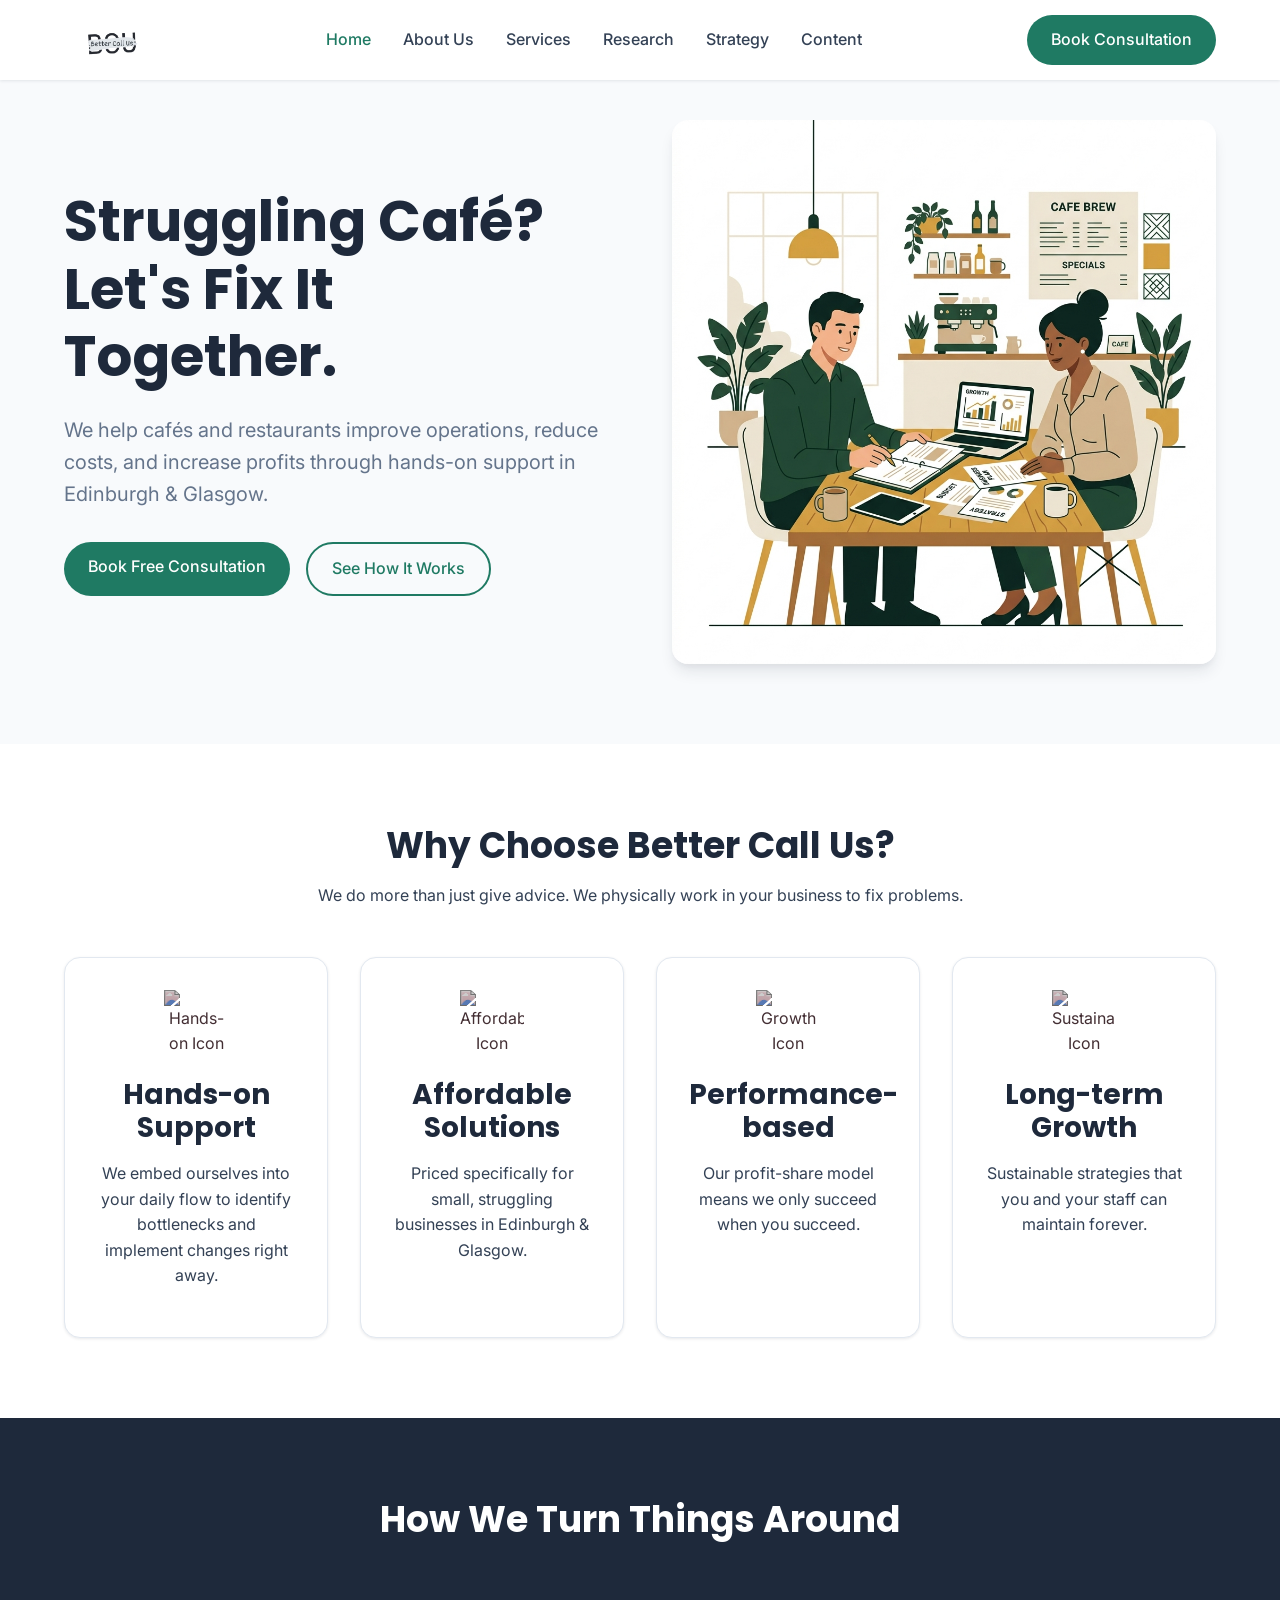
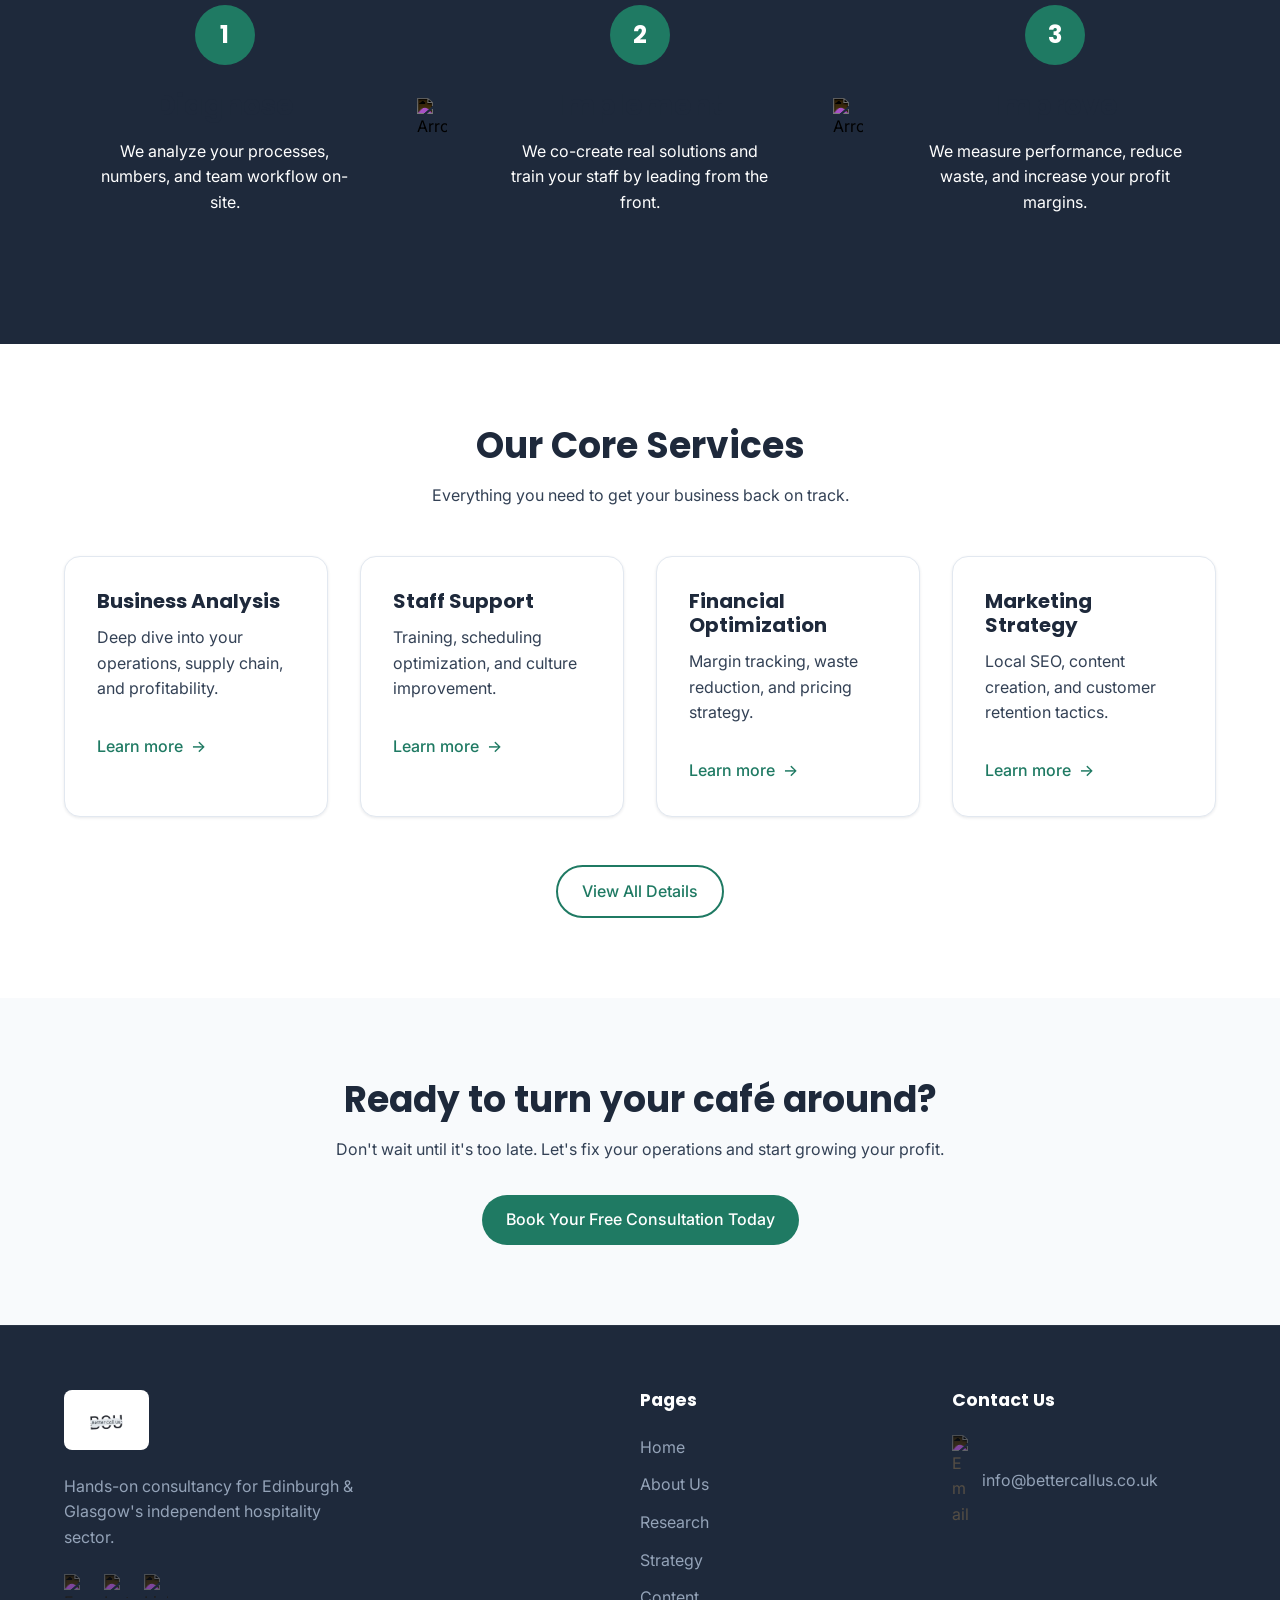
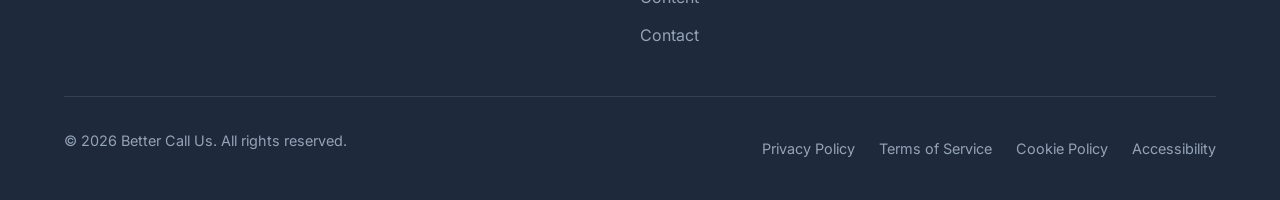
==== index.html @ 7caa3574 "Initial commit better call usss" ====
<!DOCTYPE html>
<html lang="en">
<head>
    <meta charset="UTF-8">
    <meta name="viewport" content="width=device-width, initial-scale=1.0">
    <meta name="description" content="Better Call Us helps struggling cafés and restaurants improve operations, limit costs, and increase profit through hands-on support.">
    <title>Better Call Us | Consultancy for Cafés & Restaurants</title>
    <link rel="stylesheet" href="css/global.css">
    <link rel="stylesheet" href="css/navbar.css">
    <link rel="stylesheet" href="css/home.css">
</head>
<body>
    
    <!-- Navigation -->
    <nav class="navbar">
        <div class="container">
            <a href="index.html" class="nav-brand">
                <img src="assets/images/logo2.png" alt="Better Call Us Logo" />
            </a>
            <div class="nav-links">
                <a href="index.html" class="active">Home</a>
                <a href="about.html">About Us</a>
                <a href="services.html">Services</a>
                <a href="research.html">Research</a>
                <a href="strategy.html">Strategy</a>
                <a href="content.html">Content</a>
            </div>
            <div class="burger-menu">
                <span></span><span></span><span></span>
            </div>
            <a href="booking.html" class="btn btn-primary nav-cta">Book Consultation</a>
        </div>
    </nav>

    <!-- Hero Section -->
    <header class="hero section section-bg-light">
        <div class="container hero-content">
            <div class="hero-text fade-in">
                <h1>Struggling Café? Let's Fix It Together.</h1>
                <p>We help cafés and restaurants improve operations, reduce costs, and increase profits through hands-on support in Edinburgh & Glasgow.</p>
                <div class="hero-btns">
                    <a href="booking.html" class="btn btn-primary">Book Free Consultation</a>
                    <a href="#how-it-works" class="btn btn-outline">See How It Works</a>
                </div>
            </div>
            <div class="hero-image fade-in">
                <img src="assets/images/hero.png" alt="Consultant helping a cafe owner" />
            </div>
        </div>
    </header>

    <!-- Key Benefits -->
    <section class="benefits section">
        <div class="container">
            <div class="section-header text-center fade-in">
                <h2>Why Choose Better Call Us?</h2>
                <p>We do more than just give advice. We physically work in your business to fix problems.</p>
            </div>
            <div class="benefits-grid">
                <div class="card benefit-card fade-in">
                    <img src="https://cdn-icons-png.flaticon.com/512/1004/1004017.png" alt="Hands-on Icon" class="icon" />
                    <h3>Hands-on Support</h3>
                    <p>We embed ourselves into your daily flow to identify bottlenecks and implement changes right away.</p>
                </div>
                <div class="card benefit-card fade-in">
                    <img src="https://cdn-icons-png.flaticon.com/512/572/572111.png" alt="Affordable Icon" class="icon" />
                    <h3>Affordable Solutions</h3>
                    <p>Priced specifically for small, struggling businesses in Edinburgh & Glasgow.</p>
                </div>
                <div class="card benefit-card fade-in">
                    <img src="https://cdn-icons-png.flaticon.com/512/2855/2855423.png" alt="Growth Icon" class="icon" />
                    <h3>Performance-based</h3>
                    <p>Our profit-share model means we only succeed when you succeed.</p>
                </div>
                <div class="card benefit-card fade-in">
                    <img src="https://cdn-icons-png.flaticon.com/512/2921/2921222.png" alt="Sustainable Icon" class="icon" />
                    <h3>Long-term Growth</h3>
                    <p>Sustainable strategies that you and your staff can maintain forever.</p>
                </div>
            </div>
        </div>
    </section>

    <!-- How It Works -->
    <section id="how-it-works" class="how-it-works section section-bg-dark">
        <div class="container text-center">
            <h2 class="fade-in mb-8">How We Turn Things Around</h2>
            <div class="steps-container">
                <div class="step fade-in">
                    <div class="step-number">1</div>
                    <h3>Diagnose</h3>
                    <p>We analyze your processes, numbers, and team workflow on-site.</p>
                </div>
                <div class="step-arrow fade-in">
                    <img src="https://cdn-icons-png.flaticon.com/512/109/109617.png" alt="Arrow" style="filter: invert(1); width: 30px;" />
                </div>
                <div class="step fade-in">
                    <div class="step-number">2</div>
                    <h3>Implement</h3>
                    <p>We co-create real solutions and train your staff by leading from the front.</p>
                </div>
                <div class="step-arrow fade-in">
                    <img src="https://cdn-icons-png.flaticon.com/512/109/109617.png" alt="Arrow" style="filter: invert(1); width: 30px;" />
                </div>
                <div class="step fade-in">
                    <div class="step-number">3</div>
                    <h3>Improve</h3>
                    <p>We measure performance, reduce waste, and increase your profit margins.</p>
                </div>
            </div>
        </div>
    </section>

    <!-- Services Preview -->
    <section class="services-preview section">
        <div class="container">
            <div class="section-header text-center fade-in">
                <h2>Our Core Services</h2>
                <p>Everything you need to get your business back on track.</p>
            </div>
            <div class="services-grid">
                <div class="card service-card fade-in">
                    <h4>Business Analysis</h4>
                    <p>Deep dive into your operations, supply chain, and profitability.</p>
                    <a href="services.html" class="service-link">Learn more <span>→</span></a>
                </div>
                <div class="card service-card fade-in">
                    <h4>Staff Support</h4>
                    <p>Training, scheduling optimization, and culture improvement.</p>
                    <a href="services.html" class="service-link">Learn more <span>→</span></a>
                </div>
                <div class="card service-card fade-in">
                    <h4>Financial Optimization</h4>
                    <p>Margin tracking, waste reduction, and pricing strategy.</p>
                    <a href="services.html" class="service-link">Learn more <span>→</span></a>
                </div>
                <div class="card service-card fade-in">
                    <h4>Marketing Strategy</h4>
                    <p>Local SEO, content creation, and customer retention tactics.</p>
                    <a href="services.html" class="service-link">Learn more <span>→</span></a>
                </div>
            </div>
            <div class="text-center" style="margin-top: 3rem;">
                <a href="services.html" class="btn btn-outline">View All Details</a>
            </div>
        </div>
    </section>

    <!-- Content Teaser -->
    <section class="content-teaser section section-bg-light">
        <div class="container text-center">
            <div class="fade-in mb-8">
                <h2>Ready to turn your café around?</h2>
                <p>Don't wait until it's too late. Let's fix your operations and start growing your profit.</p>
            </div>
            <a href="booking.html" class="btn btn-primary btn-lg fade-in">Book Your Free Consultation Today</a>
        </div>
    </section>

    <!-- Footer -->
    <footer class="site-footer">
        <div class="container">
            <div class="footer-top">
                <div class="footer-brand">
                    <img src="assets/images/logo2.png" alt="Better Call Us Logo" class="footer-logo">
                    <p>Hands-on consultancy for Edinburgh & Glasgow's independent hospitality sector.</p>
                    <div class="footer-socials">
                        <a href="#"><img src="https://cdn-icons-png.flaticon.com/512/1384/1384005.png" alt="Facebook"></a>
                        <a href="#"><img src="https://cdn-icons-png.flaticon.com/512/1384/1384063.png" alt="Instagram"></a>
                        <a href="#"><img src="https://cdn-icons-png.flaticon.com/512/1384/1384014.png" alt="LinkedIn"></a>
                    </div>
                </div>
                <div class="footer-links">
                    <h4>Pages</h4>
                    <ul>
                        <li><a href="index.html">Home</a></li>
                        <li><a href="about.html">About Us</a></li>
                        <li><a href="research.html">Research</a></li>
                        <li><a href="strategy.html">Strategy</a></li>
                        <li><a href="content.html">Content</a></li>
                        <li><a href="contact.html">Contact</a></li>
                    </ul>
                </div>
                <div class="footer-contact">
                    <h4>Contact Us</h4>
                    <p><img src="https://cdn-icons-png.flaticon.com/512/542/542689.png" alt="Email" class="footer-icon"> info@bettercallus.co.uk</p>
                </div>
            </div>
            <div class="footer-bottom">
                <p>&copy; 2026 Better Call Us. All rights reserved.</p>
                <div class="legal-links">
                    <a href="#">Privacy Policy</a>
                    <a href="#">Terms of Service</a>
                    <a href="#">Cookie Policy</a>
                    <a href="#">Accessibility</a>
                </div>
            </div>
        </div>
    </footer>

    <script src="js/main.js"></script>
</body>
</html>
---- css/global.css ----
@import url('https://fonts.googleapis.com/css2?family=Inter:wght@300;400;500;600&family=Poppins:wght@500;600;700&display=swap');

:root {
  /* Design System Tokens */
  --color-primary: #1F7A63;
  --color-primary-dark: #155846;
  --color-secondary: #1E293B;
  --color-accent: #F5F5DC;
  --color-background: #FFFFFF;
  --color-surface: #F8FAFC;
  --color-text: #334155;
  --color-text-light: #64748B;
  --color-border: #E2E8F0;

  --font-heading: 'Poppins', sans-serif;
  --font-body: 'Inter', sans-serif;

  --radius-sm: 8px;
  --radius-md: 12px;
  --radius-lg: 16px;
  --radius-pill: 9999px;

  --shadow-sm: 0 1px 3px rgba(30, 41, 59, 0.1);
  --shadow-md: 0 4px 6px -1px rgba(30, 41, 59, 0.1), 0 2px 4px -1px rgba(30, 41, 59, 0.06);
  --shadow-lg: 0 10px 15px -3px rgba(30, 41, 59, 0.1), 0 4px 6px -2px rgba(30, 41, 59, 0.05);
  
  --transition: all 0.3s ease;
}

/* CSS Reset */
*, *::before, *::after {
  box-sizing: border-box;
  margin: 0;
  padding: 0;
}

html {
  scroll-behavior: smooth;
  font-size: 16px;
}

body {
  font-family: var(--font-body);
  color: var(--color-text);
  background-color: var(--color-background);
  line-height: 1.6;
  overflow-x: hidden;
}

/* Typography */
h1, h2, h3, h4, h5, h6 {
  font-family: var(--font-heading);
  color: var(--color-secondary);
  line-height: 1.2;
  margin-bottom: 1rem;
}

h1 { font-size: 3rem; }
h2 { font-size: 2.25rem; }
h3 { font-size: 1.75rem; }

p { margin-bottom: 1rem; }

a {
  text-decoration: none;
  color: inherit;
  transition: var(--transition);
}

ul { list-style: none; }

img {
  max-width: 100%;
  height: auto;
  display: block;
}

/* Utilities */
.container {
  max-width: 1200px;
  margin: 0 auto;
  padding: 0 1.5rem;
}

.section {
  padding: 5rem 0;
}

.section-bg-light {
  background-color: var(--color-surface);
}

.section-bg-dark {
  background-color: var(--color-secondary);
  color: white;
}

.section-bg-dark h2 {
  color: white;
}

.text-center { text-align: center; }
.mb-2 { margin-bottom: 0.5rem; }
.mb-4 { margin-bottom: 1rem; }
.mb-8 { margin-bottom: 2rem; }

/* Buttons */
.btn {
  display: inline-block;
  padding: 0.75rem 1.5rem;
  border-radius: var(--radius-pill);
  font-weight: 500;
  font-family: var(--font-body);
  cursor: pointer;
  border: none;
  transition: var(--transition);
  text-align: center;
}

.btn-primary {
  background-color: var(--color-primary);
  color: white;
}

.btn-primary:hover {
  background-color: var(--color-primary-dark);
  transform: translateY(-2px);
  box-shadow: var(--shadow-md);
}

.btn-outline {
  background-color: transparent;
  color: var(--color-primary);
  border: 2px solid var(--color-primary);
}

.btn-outline:hover {
  background-color: var(--color-primary);
  color: white;
}

/* Cards */
.card {
  background-color: var(--color-background);
  border-radius: var(--radius-lg);
  padding: 2rem;
  box-shadow: var(--shadow-sm);
  transition: var(--transition);
  border: 1px solid var(--color-border);
}

.card:hover {
  box-shadow: var(--shadow-lg);
  transform: translateY(-5px);
}

/* Animations */
.fade-in {
  opacity: 0;
  transform: translateY(20px);
  transition: opacity 0.6s ease-out, transform 0.6s ease-out;
}

.fade-in.visible {
  opacity: 1;
  transform: translateY(0);
}

/* Responsive */
@media (max-width: 768px) {
  h1 { font-size: 2.25rem; }
  h2 { font-size: 1.75rem; }
  .section { padding: 3rem 0; }
}

/* Site Footer */
.site-footer {
  background-color: var(--color-secondary);
  color: var(--color-border);
  padding: 4rem 0 2rem 0;
  border-top: 1px solid rgba(255,255,255,0.05);
  font-family: var(--font-body);
}

.footer-top {
  display: grid;
  grid-template-columns: 2fr 1fr 1fr;
  gap: 3rem;
  margin-bottom: 3rem;
}

.footer-brand .footer-logo {
  height: 60px;
  object-fit: contain;
  margin-bottom: 1.5rem;
  background-color: var(--color-background);
  padding: 10px;
  border-radius: var(--radius-sm);
}

.footer-brand p {
  color: #94A3B8;
  margin-bottom: 1.5rem;
  max-width: 300px;
}

.footer-socials {
  display: flex;
  gap: 1rem;
}

.footer-socials img {
  width: 24px;
  height: 24px;
  filter: invert(1) opacity(0.7);
  transition: var(--transition);
}

.footer-socials a:hover img {
  filter: invert(1) opacity(1);
}

.footer-links h4,
.footer-contact h4 {
  color: var(--color-background);
  margin-bottom: 1.5rem;
  font-size: 1.1rem;
  font-family: var(--font-heading);
}

.footer-links ul {
  display: flex;
  flex-direction: column;
  gap: 0.75rem;
  list-style: none;
  padding: 0;
}

.footer-links a {
  color: #94A3B8;
  transition: var(--transition);
}

.footer-links a:hover {
  color: var(--color-background);
}

.footer-contact p {
  display: flex;
  align-items: center;
  gap: 10px;
  color: #94A3B8;
  word-break: break-all;
}

.footer-icon {
  width: 20px;
  filter: invert(1) opacity(0.7);
}

.footer-bottom {
  display: flex;
  justify-content: space-between;
  align-items: center;
  padding-top: 2rem;
  border-top: 1px solid rgba(255,255,255,0.1);
  color: #94A3B8;
  font-size: 0.9rem;
}

.legal-links {
  display: flex;
  gap: 1.5rem;
  flex-wrap: wrap;
}

.legal-links a {
  color: #94A3B8;
  transition: var(--transition);
}

.legal-links a:hover {
  color: var(--color-background);
}

@media (max-width: 768px) {
  .footer-top {
    grid-template-columns: 1fr;
    text-align: center;
  }
  
  .footer-brand p,
  .footer-socials,
  .footer-contact p {
    justify-content: center;
    margin-left: auto;
    margin-right: auto;
  }
  
  .footer-bottom {
    flex-direction: column;
    gap: 1.25rem;
    text-align: center;
  }
  
  .legal-links {
    justify-content: center;
  }
}
---- css/navbar.css ----
/* Navbar Styles */
.navbar {
  position: fixed;
  top: 0;
  left: 0;
  width: 100%;
  background-color: var(--color-background);
  box-shadow: var(--shadow-sm);
  z-index: 1000;
  transition: var(--transition);
}

.navbar .container {
  display: flex;
  justify-content: space-between;
  align-items: center;
  height: 80px;
}

.nav-brand {
  display: flex;
  align-items: center;
}

.nav-brand img {
  height: 60px;
  width: auto;
  object-fit: contain;
  mix-blend-mode: multiply;
}

.nav-links {
  display: flex;
  gap: 2rem;
  align-items: center;
}

.nav-links a {
  font-weight: 500;
  color: var(--color-text);
  font-family: var(--font-body);
}

.nav-links a:hover,
.nav-links a.active {
  color: var(--color-primary);
}

.burger-menu {
  display: none;
  flex-direction: column;
  gap: 5px;
  cursor: pointer;
}

.burger-menu span {
  width: 25px;
  height: 3px;
  background-color: var(--color-secondary);
  transition: var(--transition);
}

/* Desktop Only CTA */
.nav-cta {
  display: block;
}

/* Mobile Nav */
@media (max-width: 1024px) {
  .nav-links {
    position: fixed;
    top: 80px;
    right: -100%;
    width: 250px;
    height: calc(100vh - 80px);
    background-color: var(--color-background);
    flex-direction: column;
    padding: 2rem;
    box-shadow: -4px 0 15px rgba(0,0,0,0.05);
    transition: 0.3s ease-in-out;
    align-items: flex-start;
  }

  .nav-links.active {
    right: 0;
  }

  .burger-menu {
    display: flex;
  }
  
  .nav-cta {
    display: none;
  }

  .burger-menu.active span:nth-child(1) {
    transform: translateY(8px) rotate(45deg);
  }
  .burger-menu.active span:nth-child(2) {
    opacity: 0;
  }
  .burger-menu.active span:nth-child(3) {
    transform: translateY(-8px) rotate(-45deg);
  }
}
---- css/home.css ----
/* Hero Section */
.hero {
  padding-top: 120px;
  min-height: 80vh;
  display: flex;
  align-items: center;
}

.hero-content {
  display: grid;
  grid-template-columns: 1fr 1fr;
  gap: 4rem;
  align-items: center;
}

.hero-text h1 {
  font-size: 3.5rem;
  margin-bottom: 1.5rem;
  color: var(--color-secondary);
}

.hero-text p {
  font-size: 1.25rem;
  color: var(--color-text-light);
  margin-bottom: 2rem;
}

.hero-btns {
  display: flex;
  gap: 1rem;
}

.hero-image img {
  width: 100%;
  border-radius: var(--radius-lg);
  box-shadow: var(--shadow-lg);
}

/* Benefits Grid */
.benefits-grid {
  display: grid;
  grid-template-columns: repeat(auto-fit, minmax(250px, 1fr));
  gap: 2rem;
  margin-top: 3rem;
}

.benefit-card {
  text-align: center;
}

.benefit-card .icon {
  width: 64px;
  height: 64px;
  margin: 0 auto 1.5rem;
  filter: hue-rotate(120deg) saturate(0.8) brightness(0.8);
}

/* How It Works */
.steps-container {
  display: flex;
  justify-content: center;
  align-items: center;
  gap: 2rem;
  flex-wrap: wrap;
}

.step {
  flex: 1;
  min-width: 250px;
  padding: 2rem;
}

.step-number {
  width: 60px;
  height: 60px;
  background-color: var(--color-primary);
  color: white;
  border-radius: 50%;
  display: flex;
  align-items: center;
  justify-content: center;
  font-size: 1.5rem;
  font-weight: 700;
  margin: 0 auto 1.5rem;
  font-family: var(--font-heading);
}

/* Services Preview */
.services-grid {
  display: grid;
  grid-template-columns: repeat(auto-fit, minmax(250px, 1fr));
  gap: 2rem;
  margin-top: 3rem;
}

.service-card h4 {
  font-size: 1.25rem;
  margin-bottom: 0.75rem;
}

.service-link {
  display: inline-flex;
  align-items: center;
  gap: 0.5rem;
  color: var(--color-primary);
  font-weight: 500;
  margin-top: 1rem;
}

.service-link span {
  transition: transform 0.3s ease;
}

.service-card:hover .service-link span {
  transform: translateX(5px);
}

/* Footer Layout Placeholder for specific pages if needed */
.footer-grid {
  display: grid;
  grid-template-columns: 2fr 1fr 1fr 1fr;
  gap: 3rem;
}


/* Responsive Adjustments */
@media (max-width: 1024px) {
  .hero-text h1 { font-size: 2.5rem; }
  .step-arrow { display: none; }
}

@media (max-width: 768px) {
  .hero-content {
    grid-template-columns: 1fr;
  }
  .hero-text { text-align: center; }
  .hero-btns {
    justify-content: center;
    flex-wrap: wrap;
  }
  .footer-grid {
    grid-template-columns: 1fr 1fr;
  }
}

@media (max-width: 480px) {
  .footer-grid {
    grid-template-columns: 1fr;
  }
}
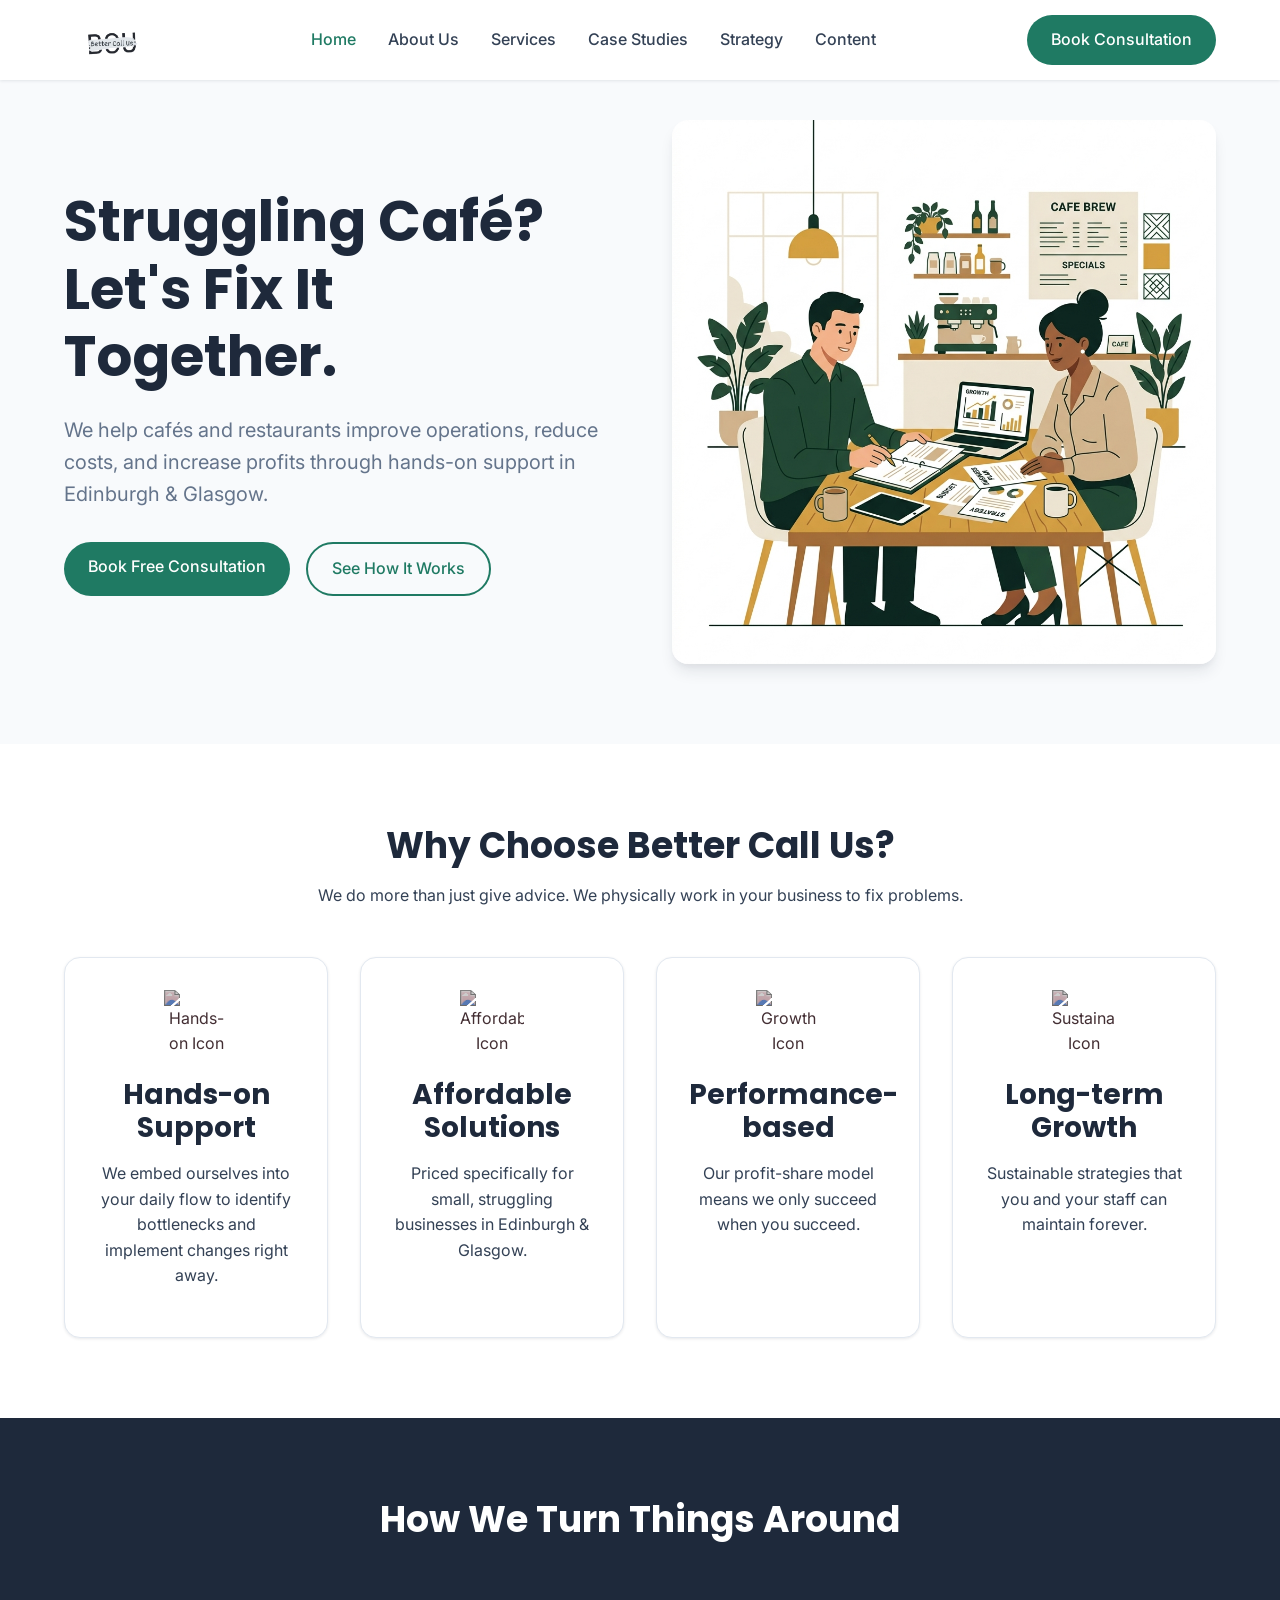
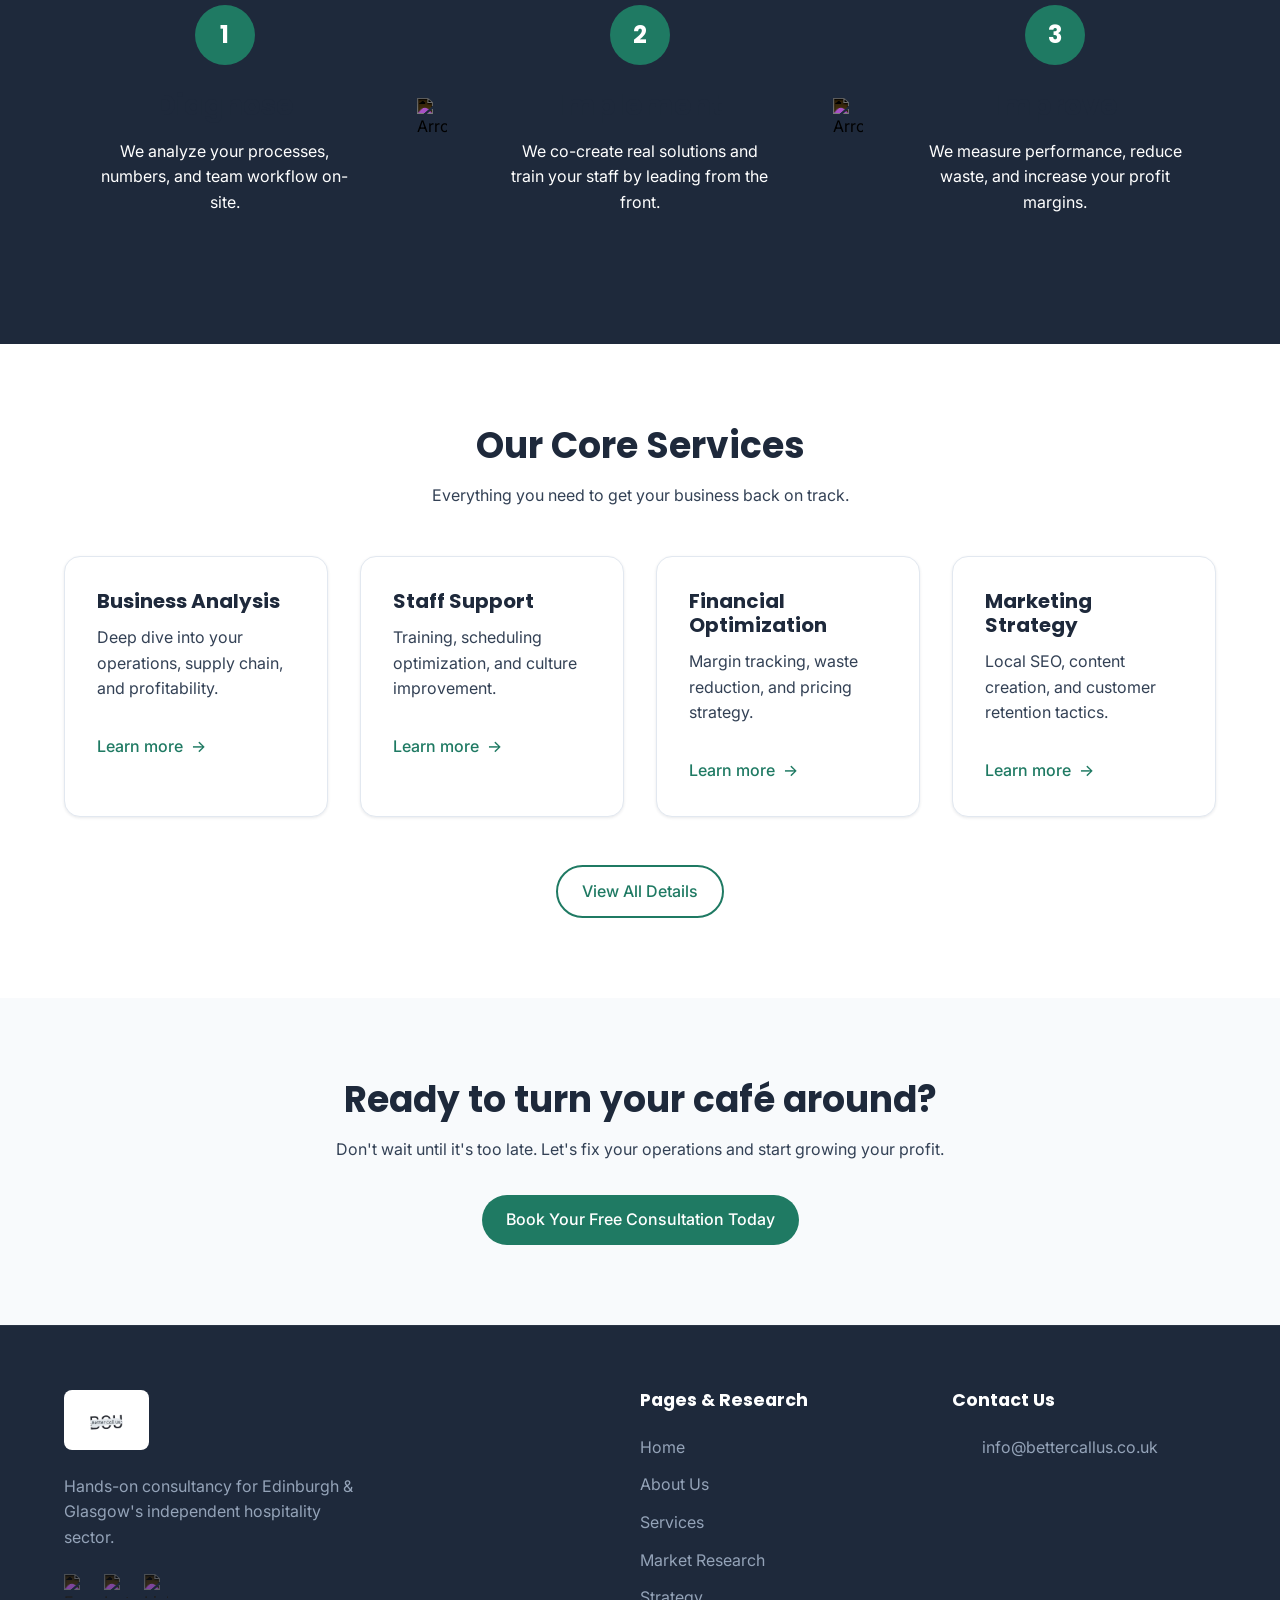
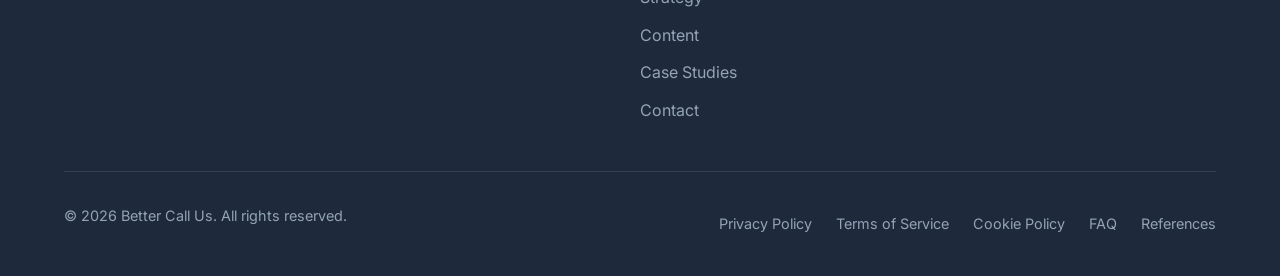
==== commit 35d83670: "Update from Better Call Us upgrades" ====
--- a/index.html
+++ b/index.html
@@ -14,21 +14,21 @@
     <!-- Navigation -->
     <nav class="navbar">
         <div class="container">
-            <a href="index.html" class="nav-brand">
+            <a href="index.html" class="nav-brand" aria-label="Better Call Us Home">
                 <img src="assets/images/logo2.png" alt="Better Call Us Logo" />
             </a>
             <div class="nav-links">
                 <a href="index.html" class="active">Home</a>
                 <a href="about.html">About Us</a>
                 <a href="services.html">Services</a>
-                <a href="research.html">Research</a>
+                <a href="cases.html">Case Studies</a>
                 <a href="strategy.html">Strategy</a>
                 <a href="content.html">Content</a>
             </div>
-            <div class="burger-menu">
+            <div class="burger-menu" role="button" aria-label="Toggle navigation menu" aria-expanded="false" tabindex="0">
                 <span></span><span></span><span></span>
             </div>
-            <a href="booking.html" class="btn btn-primary nav-cta">Book Consultation</a>
+            <a href="booking.html" class="btn btn-primary nav-cta" aria-label="Book a free consultation">Book Consultation</a>
         </div>
     </nav>
 
@@ -165,34 +165,37 @@
                     <img src="assets/images/logo2.png" alt="Better Call Us Logo" class="footer-logo">
                     <p>Hands-on consultancy for Edinburgh & Glasgow's independent hospitality sector.</p>
                     <div class="footer-socials">
-                        <a href="#"><img src="https://cdn-icons-png.flaticon.com/512/1384/1384005.png" alt="Facebook"></a>
-                        <a href="#"><img src="https://cdn-icons-png.flaticon.com/512/1384/1384063.png" alt="Instagram"></a>
-                        <a href="#"><img src="https://cdn-icons-png.flaticon.com/512/1384/1384014.png" alt="LinkedIn"></a>
+                        <a href="#" aria-label="Visit our Facebook page"><img src="https://cdn-icons-png.flaticon.com/512/1384/1384005.png" alt="Facebook"></a>
+                        <a href="#" aria-label="Visit our Instagram page"><img src="https://cdn-icons-png.flaticon.com/512/1384/1384063.png" alt="Instagram"></a>
+                        <a href="#" aria-label="Visit our LinkedIn page"><img src="https://cdn-icons-png.flaticon.com/512/1384/1384014.png" alt="LinkedIn"></a>
                     </div>
                 </div>
                 <div class="footer-links">
-                    <h4>Pages</h4>
+                    <h4>Pages & Research</h4>
                     <ul>
                         <li><a href="index.html">Home</a></li>
                         <li><a href="about.html">About Us</a></li>
-                        <li><a href="research.html">Research</a></li>
+                        <li><a href="services.html">Services</a></li>
+                        <li><a href="research.html">Market Research</a></li>
                         <li><a href="strategy.html">Strategy</a></li>
                         <li><a href="content.html">Content</a></li>
+                        <li><a href="cases.html">Case Studies</a></li>
                         <li><a href="contact.html">Contact</a></li>
                     </ul>
                 </div>
                 <div class="footer-contact">
                     <h4>Contact Us</h4>
-                    <p><img src="https://cdn-icons-png.flaticon.com/512/542/542689.png" alt="Email" class="footer-icon"> info@bettercallus.co.uk</p>
+                    <p><img src="https://cdn-icons-png.flaticon.com/512/542/542689.png" alt="" class="footer-icon" aria-hidden="true"> info@bettercallus.co.uk</p>
                 </div>
             </div>
             <div class="footer-bottom">
                 <p>&copy; 2026 Better Call Us. All rights reserved.</p>
                 <div class="legal-links">
-                    <a href="#">Privacy Policy</a>
-                    <a href="#">Terms of Service</a>
-                    <a href="#">Cookie Policy</a>
-                    <a href="#">Accessibility</a>
+                    <a href="privacy.html">Privacy Policy</a>
+                    <a href="privacy.html">Terms of Service</a>
+                    <a href="privacy.html">Cookie Policy</a>
+                    <a href="faq.html">FAQ</a>
+                    <a href="references.html">References</a>
                 </div>
             </div>
         </div>
